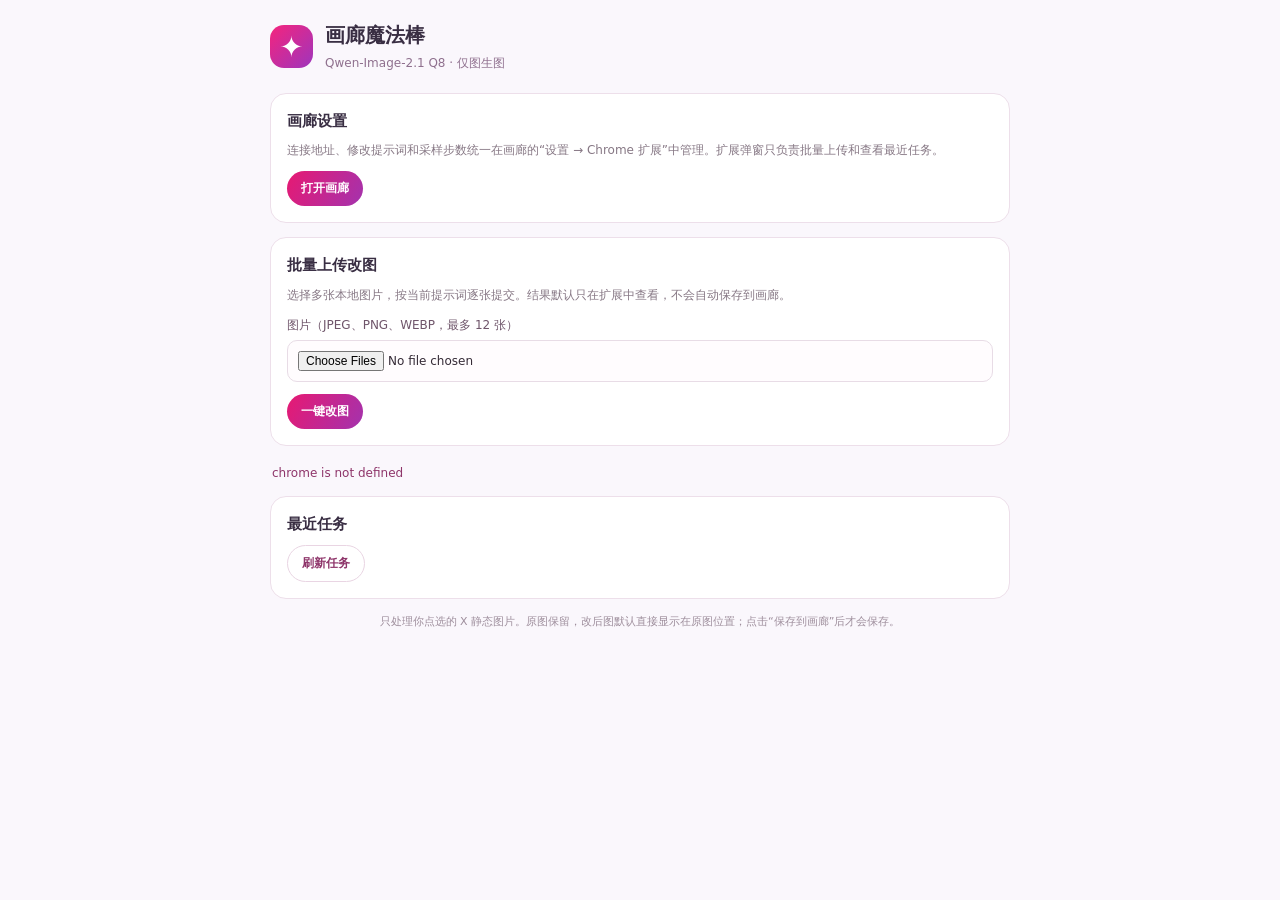
==== extensions/gallery-qwen-x/popup.html @ 2cf4e3c8 "feat: complete gallery and extension workflows" ====
<!doctype html>
<html lang="zh-CN"><head><meta charset="utf-8"><meta name="viewport" content="width=device-width,initial-scale=1"><title>画廊魔法棒 · Qwen X</title><link rel="stylesheet" href="ui.css"></head><body>
<main><header><span class="mark">✦</span><div><h1>画廊魔法棒</h1><p>Qwen-Image-2.1 Q8 · 仅图生图</p></div></header>
<section><h2>画廊设置</h2><p>连接地址、修改提示词和采样步数统一在画廊的“设置 → Chrome 扩展”中管理。扩展弹窗只负责批量上传和查看最近任务。</p><div class="actions"><button id="openGallery" class="primary">打开画廊</button></div></section>
<section><h2>批量上传改图</h2><p>选择多张本地图片，按当前提示词逐张提交。结果默认只在扩展中查看，不会自动保存到画廊。</p><label for="uploadImages">图片（JPEG、PNG、WEBP，最多 12 张）<input id="uploadImages" type="file" multiple accept="image/jpeg,image/png,image/webp"></label><div class="actions"><button class="primary" id="batchGenerate">一键改图</button><span id="batchStatus" role="status" aria-live="polite"></span></div></section>
<div id="status" role="status"></div><section><h2>最近任务</h2><div id="jobs"></div><button id="refresh">刷新任务</button></section><footer>只处理你点选的 X 静态图片。原图保留，改后图默认直接显示在原图位置；点击“保存到画廊”后才会保存。</footer></main><script src="shared.js"></script><script src="popup.js"></script></body></html>
---- extensions/gallery-qwen-x/ui.css ----
*{box-sizing:border-box}body{margin:0;background:#faf7fc;color:#392e43;font:14px/1.55 system-ui,-apple-system,sans-serif;min-width:360px}main{max-width:780px;margin:auto;padding:20px}header{display:flex;align-items:center;gap:12px;margin-bottom:20px}.mark{display:grid;place-items:center;background:linear-gradient(135deg,#f5247d,#9e35bd);color:white;width:43px;height:43px;border-radius:14px;font-size:29px;flex-shrink:0}h1{font-size:20px;margin:0}header p{margin:3px 0 0;color:#8f708e;font-size:12px}h2{font-size:15px;margin:0 0 8px}section{background:#fff;border:1px solid #eddfea;border-radius:16px;padding:16px;margin-bottom:14px}p{font-size:12px;color:#877885;margin:0 0 12px}label{display:block;font-size:12px;color:#6f556a;margin-bottom:12px}input,textarea{display:block;width:100%;padding:10px;border:1px solid #e8dce6;border-radius:10px;font:inherit;color:#342a36;background:#fffcfe;margin-top:5px}textarea{resize:vertical}button,.button{border:1px solid #e9d5e3;border-radius:99px;background:#fff;color:#8e356a;padding:9px 14px;cursor:pointer;font:600 12px system-ui;text-decoration:none}button.primary,.button.primary{background:linear-gradient(120deg,#e71972,#a333ae);color:white;border:0}button:hover{filter:brightness(.98)}button:disabled{opacity:.55;cursor:wait}.actions{display:flex;flex-wrap:wrap;gap:8px;align-items:center}#status{font-size:12px;white-space:pre-wrap;overflow-wrap:anywhere;color:#8e356a;padding:4px 2px 14px;min-height:20px}.job{padding:10px 0;border-top:1px solid #f2e9f0;display:flex;align-items:center;justify-content:space-between;gap:8px}.job span{font-size:12px;overflow-wrap:anywhere}.job small{display:block;color:#a294a0}footer{font-size:11px;color:#9e8e9c;text-align:center}button:focus-visible,input:focus-visible,textarea:focus-visible{outline:3px solid #eeb5d3;outline-offset:2px}.compare{width:100%;position:relative;max-height:72vh;overflow:hidden;border-radius:14px;background:#efeaf0}.compare img{display:block;width:100%;height:100%;object-fit:contain}.compare .after{position:absolute;inset:0;clip-path:inset(0 0 0 var(--split,50%))}.compare .divider{position:absolute;top:0;bottom:0;left:var(--split,50%);width:2px;background:#fff;pointer-events:none}.compare-labels{display:flex;justify-content:space-between;color:#8b7384;font-size:12px;margin:8px 0}input[type=range]{accent-color:#df2377;padding:0}.result main{max-width:1000px}.result{min-width:0}.result #status{min-height:25px}.result .actions{justify-content:center}
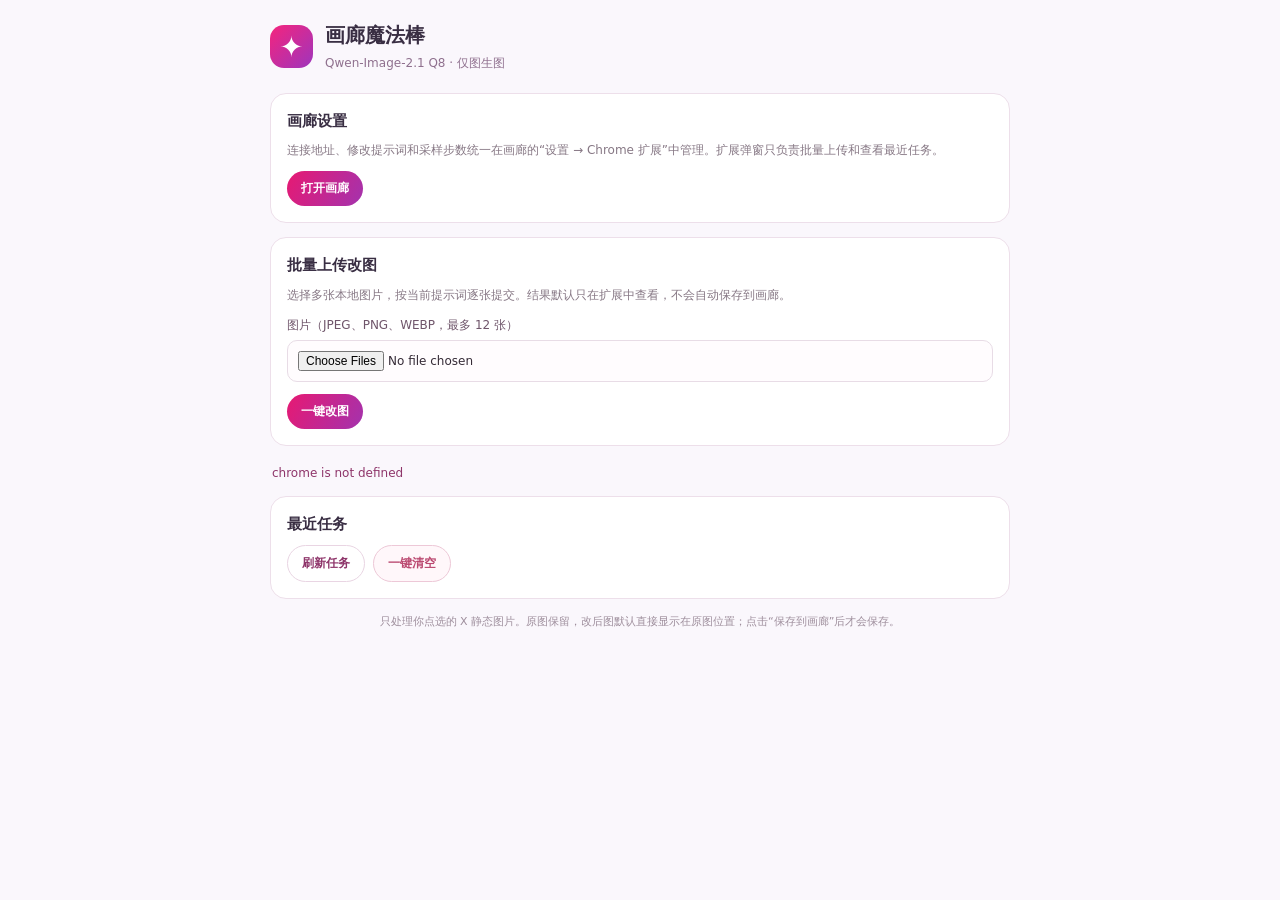
==== commit b19deacd: "fix: complete gallery edit filtering and task cleanup" ====
--- a/extensions/gallery-qwen-x/popup.html
+++ b/extensions/gallery-qwen-x/popup.html
@@ -3,4 +3,4 @@
 <main><header><span class="mark">✦</span><div><h1>画廊魔法棒</h1><p>Qwen-Image-2.1 Q8 · 仅图生图</p></div></header>
 <section><h2>画廊设置</h2><p>连接地址、修改提示词和采样步数统一在画廊的“设置 → Chrome 扩展”中管理。扩展弹窗只负责批量上传和查看最近任务。</p><div class="actions"><button id="openGallery" class="primary">打开画廊</button></div></section>
 <section><h2>批量上传改图</h2><p>选择多张本地图片，按当前提示词逐张提交。结果默认只在扩展中查看，不会自动保存到画廊。</p><label for="uploadImages">图片（JPEG、PNG、WEBP，最多 12 张）<input id="uploadImages" type="file" multiple accept="image/jpeg,image/png,image/webp"></label><div class="actions"><button class="primary" id="batchGenerate">一键改图</button><span id="batchStatus" role="status" aria-live="polite"></span></div></section>
-<div id="status" role="status"></div><section><h2>最近任务</h2><div id="jobs"></div><button id="refresh">刷新任务</button></section><footer>只处理你点选的 X 静态图片。原图保留，改后图默认直接显示在原图位置；点击“保存到画廊”后才会保存。</footer></main><script src="shared.js"></script><script src="popup.js"></script></body></html>
+<div id="status" role="status"></div><section><h2>最近任务</h2><div id="jobs"></div><div class="actions"><button id="refresh">刷新任务</button><button id="clearJobs">一键清空</button></div></section><footer>只处理你点选的 X 静态图片。原图保留，改后图默认直接显示在原图位置；点击“保存到画廊”后才会保存。</footer></main><script src="shared.js"></script><script src="popup.js"></script></body></html>
--- a/extensions/gallery-qwen-x/ui.css
+++ b/extensions/gallery-qwen-x/ui.css
@@ -1 +1 @@
-*{box-sizing:border-box}body{margin:0;background:#faf7fc;color:#392e43;font:14px/1.55 system-ui,-apple-system,sans-serif;min-width:360px}main{max-width:780px;margin:auto;padding:20px}header{display:flex;align-items:center;gap:12px;margin-bottom:20px}.mark{display:grid;place-items:center;background:linear-gradient(135deg,#f5247d,#9e35bd);color:white;width:43px;height:43px;border-radius:14px;font-size:29px;flex-shrink:0}h1{font-size:20px;margin:0}header p{margin:3px 0 0;color:#8f708e;font-size:12px}h2{font-size:15px;margin:0 0 8px}section{background:#fff;border:1px solid #eddfea;border-radius:16px;padding:16px;margin-bottom:14px}p{font-size:12px;color:#877885;margin:0 0 12px}label{display:block;font-size:12px;color:#6f556a;margin-bottom:12px}input,textarea{display:block;width:100%;padding:10px;border:1px solid #e8dce6;border-radius:10px;font:inherit;color:#342a36;background:#fffcfe;margin-top:5px}textarea{resize:vertical}button,.button{border:1px solid #e9d5e3;border-radius:99px;background:#fff;color:#8e356a;padding:9px 14px;cursor:pointer;font:600 12px system-ui;text-decoration:none}button.primary,.button.primary{background:linear-gradient(120deg,#e71972,#a333ae);color:white;border:0}button:hover{filter:brightness(.98)}button:disabled{opacity:.55;cursor:wait}.actions{display:flex;flex-wrap:wrap;gap:8px;align-items:center}#status{font-size:12px;white-space:pre-wrap;overflow-wrap:anywhere;color:#8e356a;padding:4px 2px 14px;min-height:20px}.job{padding:10px 0;border-top:1px solid #f2e9f0;display:flex;align-items:center;justify-content:space-between;gap:8px}.job span{font-size:12px;overflow-wrap:anywhere}.job small{display:block;color:#a294a0}footer{font-size:11px;color:#9e8e9c;text-align:center}button:focus-visible,input:focus-visible,textarea:focus-visible{outline:3px solid #eeb5d3;outline-offset:2px}.compare{width:100%;position:relative;max-height:72vh;overflow:hidden;border-radius:14px;background:#efeaf0}.compare img{display:block;width:100%;height:100%;object-fit:contain}.compare .after{position:absolute;inset:0;clip-path:inset(0 0 0 var(--split,50%))}.compare .divider{position:absolute;top:0;bottom:0;left:var(--split,50%);width:2px;background:#fff;pointer-events:none}.compare-labels{display:flex;justify-content:space-between;color:#8b7384;font-size:12px;margin:8px 0}input[type=range]{accent-color:#df2377;padding:0}.result main{max-width:1000px}.result{min-width:0}.result #status{min-height:25px}.result .actions{justify-content:center}
+*{box-sizing:border-box}body{margin:0;background:#faf7fc;color:#392e43;font:14px/1.55 system-ui,-apple-system,sans-serif;min-width:360px}main{max-width:780px;margin:auto;padding:20px}header{display:flex;align-items:center;gap:12px;margin-bottom:20px}.mark{display:grid;place-items:center;background:linear-gradient(135deg,#f5247d,#9e35bd);color:white;width:43px;height:43px;border-radius:14px;font-size:29px;flex-shrink:0}h1{font-size:20px;margin:0}header p{margin:3px 0 0;color:#8f708e;font-size:12px}h2{font-size:15px;margin:0 0 8px}section{background:#fff;border:1px solid #eddfea;border-radius:16px;padding:16px;margin-bottom:14px}p{font-size:12px;color:#877885;margin:0 0 12px}label{display:block;font-size:12px;color:#6f556a;margin-bottom:12px}input,textarea{display:block;width:100%;padding:10px;border:1px solid #e8dce6;border-radius:10px;font:inherit;color:#342a36;background:#fffcfe;margin-top:5px}textarea{resize:vertical}button,.button{border:1px solid #e9d5e3;border-radius:99px;background:#fff;color:#8e356a;padding:9px 14px;cursor:pointer;font:600 12px system-ui;text-decoration:none}button.primary,.button.primary{background:linear-gradient(120deg,#e71972,#a333ae);color:white;border:0}button:hover{filter:brightness(.98)}button:disabled{opacity:.55;cursor:wait}.actions{display:flex;flex-wrap:wrap;gap:8px;align-items:center}#status{font-size:12px;white-space:pre-wrap;overflow-wrap:anywhere;color:#8e356a;padding:4px 2px 14px;min-height:20px}.job{padding:10px 0;border-top:1px solid #f2e9f0;display:flex;align-items:center;justify-content:space-between;gap:8px}.job span{font-size:12px;overflow-wrap:anywhere;flex:1;min-width:0}.job small{display:block;color:#a294a0}.job button:last-child{color:#bb4a71;border-color:#edc8d7;background:#fff7fa}#clearJobs{color:#bb4a71;border-color:#edc8d7;background:#fff7fa}footer{font-size:11px;color:#9e8e9c;text-align:center}button:focus-visible,input:focus-visible,textarea:focus-visible{outline:3px solid #eeb5d3;outline-offset:2px}.compare{width:100%;position:relative;max-height:72vh;overflow:hidden;border-radius:14px;background:#efeaf0}.compare img{display:block;width:100%;height:100%;object-fit:contain}.compare .after{position:absolute;inset:0;clip-path:inset(0 0 0 var(--split,50%))}.compare .divider{position:absolute;top:0;bottom:0;left:var(--split,50%);width:2px;background:#fff;pointer-events:none}.compare-labels{display:flex;justify-content:space-between;color:#8b7384;font-size:12px;margin:8px 0}input[type=range]{accent-color:#df2377;padding:0}.result main{max-width:1000px}.result{min-width:0}.result #status{min-height:25px}.result .actions{justify-content:center}
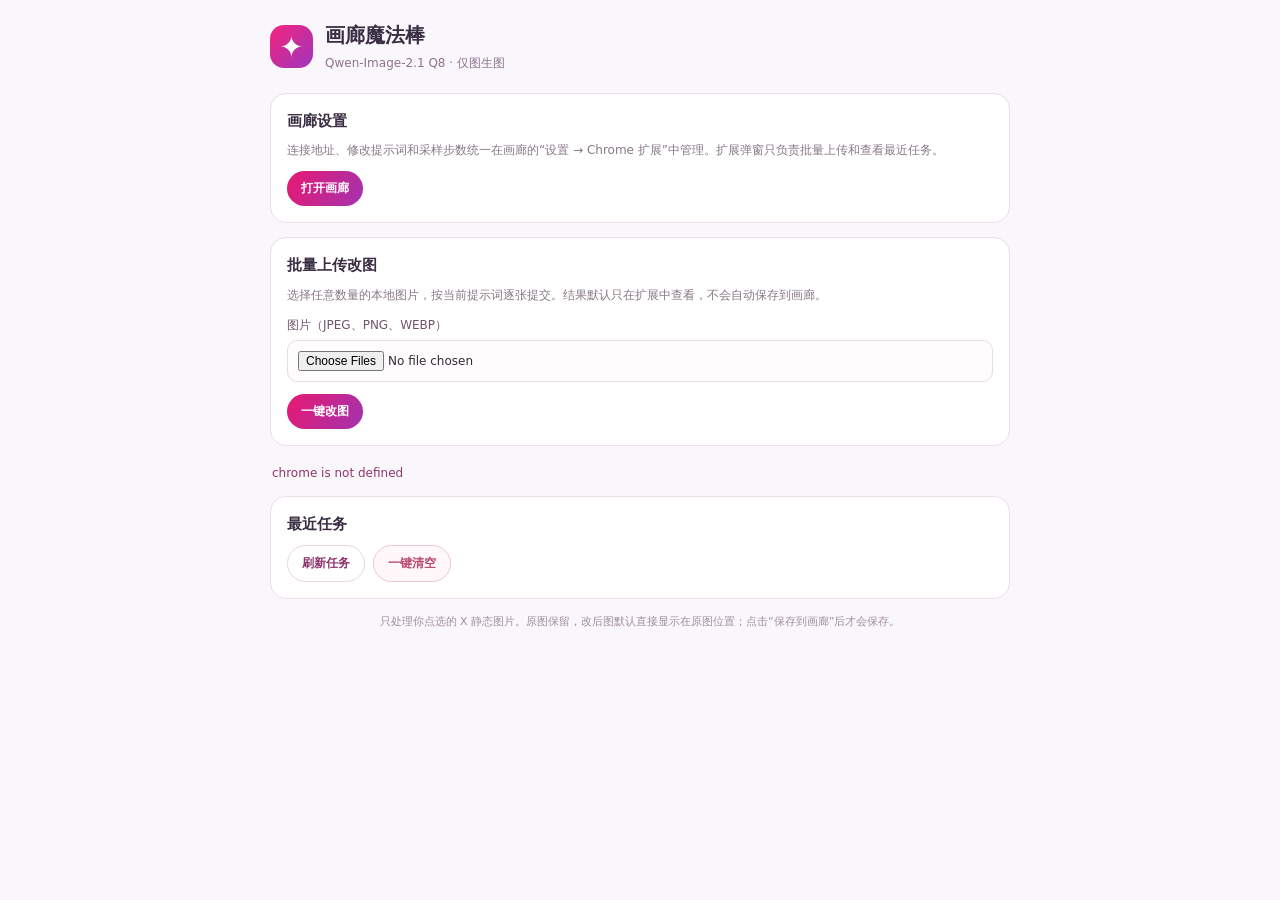
==== commit bc1025b4: "fix: allow unlimited batch image selection" ====
--- a/extensions/gallery-qwen-x/popup.html
+++ b/extensions/gallery-qwen-x/popup.html
@@ -2,5 +2,5 @@
 <html lang="zh-CN"><head><meta charset="utf-8"><meta name="viewport" content="width=device-width,initial-scale=1"><title>画廊魔法棒 · Qwen X</title><link rel="stylesheet" href="ui.css"></head><body>
 <main><header><span class="mark">✦</span><div><h1>画廊魔法棒</h1><p>Qwen-Image-2.1 Q8 · 仅图生图</p></div></header>
 <section><h2>画廊设置</h2><p>连接地址、修改提示词和采样步数统一在画廊的“设置 → Chrome 扩展”中管理。扩展弹窗只负责批量上传和查看最近任务。</p><div class="actions"><button id="openGallery" class="primary">打开画廊</button></div></section>
-<section><h2>批量上传改图</h2><p>选择多张本地图片，按当前提示词逐张提交。结果默认只在扩展中查看，不会自动保存到画廊。</p><label for="uploadImages">图片（JPEG、PNG、WEBP，最多 12 张）<input id="uploadImages" type="file" multiple accept="image/jpeg,image/png,image/webp"></label><div class="actions"><button class="primary" id="batchGenerate">一键改图</button><span id="batchStatus" role="status" aria-live="polite"></span></div></section>
+<section><h2>批量上传改图</h2><p>选择任意数量的本地图片，按当前提示词逐张提交。结果默认只在扩展中查看，不会自动保存到画廊。</p><label for="uploadImages">图片（JPEG、PNG、WEBP）<input id="uploadImages" type="file" multiple accept="image/jpeg,image/png,image/webp"></label><div class="actions"><button class="primary" id="batchGenerate">一键改图</button><span id="batchStatus" role="status" aria-live="polite"></span></div></section>
 <div id="status" role="status"></div><section><h2>最近任务</h2><div id="jobs"></div><div class="actions"><button id="refresh">刷新任务</button><button id="clearJobs">一键清空</button></div></section><footer>只处理你点选的 X 静态图片。原图保留，改后图默认直接显示在原图位置；点击“保存到画廊”后才会保存。</footer></main><script src="shared.js"></script><script src="popup.js"></script></body></html>
